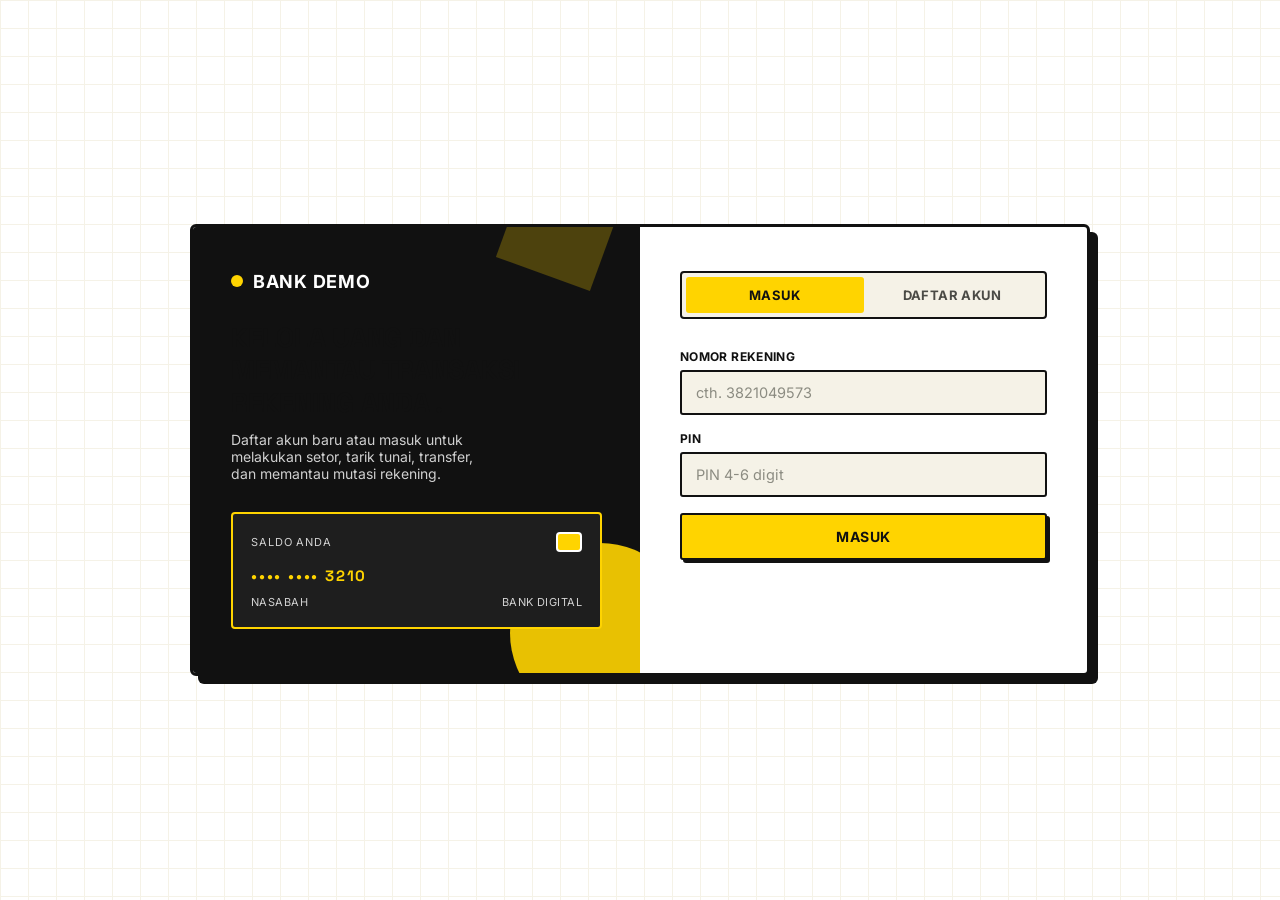
==== templates/index.html @ 1e73698f "push repo buat lepkom" ====
<!DOCTYPE html>
<html lang="id">
<head>
<meta charset="UTF-8">
<meta name="viewport" content="width=device-width, initial-scale=1.0">
<title>Masuk — Bank Digital</title>
<link rel="preconnect" href="https://fonts.googleapis.com">
<link href="https://fonts.googleapis.com/css2?family=Space+Grotesk:wght@500;600;700&family=Inter:wght@400;500;600;700&display=swap" rel="stylesheet">
<link rel="stylesheet" href="/static/style.css">
</head>
<body>

<div class="auth-shell">
  <div class="auth-wrap">
    <div class="auth-side">
      <div class="auth-logo"><span class="dot"></span> Bank Demo</div>
      <div>
        <h2>Kelola uang dan memantau transaksi rekening anda .</h2>
        <p>Daftar akun baru atau masuk untuk melakukan setor, tarik tunai, transfer, dan memantau mutasi rekening.</p>
      </div>
      <div class="auth-card-mock">
        <div style="display:flex; justify-content:space-between; align-items:center;">
          <span style="font-size:11px; letter-spacing:.08em; opacity:.8; text-transform:uppercase;">Saldo Anda</span>
          <span style="width:26px;height:20px;border-radius:4px;background:#FFD400;border:2px solid #fff;"></span>
        </div>
        <div class="mock-num">•••• •••• 3210</div>
        <div class="mock-row">
          <span>NASABAH</span>
          <span>BANK DIGITAL</span>
        </div>
      </div>
    </div>

    <div class="auth-main">
      <div class="tabs">
        <button class="tab-btn active" data-tab="login">Masuk</button>
        <button class="tab-btn" data-tab="register">Daftar Akun</button>
      </div>

      <form id="formLogin" class="auth-form active">
        <div id="loginMsg" class="form-msg"></div>
        <div class="field">
          <label for="loginRekening">Nomor Rekening</label>
          <input type="text" id="loginRekening" class="field-input" placeholder="cth. 3821049573" inputmode="numeric" maxlength="20" required>
        </div>
        <div class="field">
          <label for="loginPin">PIN</label>
          <input type="password" id="loginPin" class="field-input" placeholder="PIN 4-6 digit" inputmode="numeric" maxlength="6" required>
        </div>
        <button type="submit" class="btn btn-mint btn-block" id="btnLogin">Masuk</button>
      </form>

      <form id="formRegister" class="auth-form">
        <div id="registerMsg" class="form-msg"></div>
        <div class="field">
          <label for="regName">Nama</label>
          <input type="text" id="regName" class="field-input" placeholder="Nama lengkap" required>
        </div>
        <div class="field">
          <label for="regEmail">Email</label>
          <input type="email" id="regEmail" class="field-input" placeholder="nama@email.com" required>
        </div>
        <div class="field">
          <label for="regNoHp">Nomor HP</label>
          <input type="text" id="regNoHp" class="field-input" placeholder="cth. 081234567890" inputmode="numeric" maxlength="15" required>
        </div>
        <div class="field">
          <label for="regPin">PIN</label>
          <input type="password" id="regPin" class="field-input" placeholder="4-6 digit angka" inputmode="numeric" maxlength="6" required>
          <div class="form-note">Maksimal 6 digit angka.</div>
        </div>
        <div class="form-note">Nomor rekening akan dibuat otomatis setelah pendaftaran berhasil.</div>
        <button type="submit" class="btn btn-mint btn-block" id="btnRegister">Daftar Akun</button>

        <div class="kode-result" id="kodeResult">
          <div class="kode-label">Nomor Rekening Anda</div>
          <div class="kode-value" id="kodeValue">—</div>
        </div>
      </form>
    </div>
  </div>
</div>

<div class="toast" id="toast"></div>

<script src="/static/app.js"></script>
<script>
  function batasiAngka(el, maxLen) { // Batasi input hanya angka dan panjang maksimal
    el.addEventListener('input', () => { // pasang listener pada perubahan input
      el.value = el.value.replace(/\D/g, '').slice(0, maxLen); // hapus non-digit lalu pangkas panjang
    }); // akhir listener
  } // akhir fungsi batasiAngka
  batasiAngka(document.getElementById('loginPin'), 6); // batasi PIN login 6 digit
  batasiAngka(document.getElementById('regPin'), 6); // batasi PIN registrasi 6 digit
  batasiAngka(document.getElementById('regNoHp'), 15); // batasi nomor HP 15 digit
  batasiAngka(document.getElementById('loginRekening'), 20); // batasi nomor rekening 20 digit

  document.querySelectorAll('.tab-btn').forEach(btn => { // cari semua tombol tab
    btn.addEventListener('click', () => { // ketika tab diklik
      document.querySelectorAll('.tab-btn').forEach(b => b.classList.remove('active')); // hapus 'active' dari semua tab
      document.querySelectorAll('.auth-form').forEach(f => f.classList.remove('active')); // sembunyikan semua form
      btn.classList.add('active'); // aktifin tab yang diklik
      document.getElementById('form' + (btn.dataset.tab === 'login' ? 'Login' : 'Register')).classList.add('active'); // tampilkan form sesuai tab
    }); 
  }); 
  document.getElementById('formLogin').addEventListener('submit', async (e) => { // submit login
    e.preventDefault(); // cegah reload halaman
    const btn = document.getElementById('btnLogin'); // tombol submit login
    const msg = document.getElementById('loginMsg'); // area pesan login
    msg.className = 'form-msg'; // reset kelas pesan
    btn.disabled = true; btn.textContent = 'Memproses...'; // nonaktifkan tombol sementara

    const payload = { // susun data untuk dikirim ke server
      nomor_rekening: document.getElementById('loginRekening').value.trim(), // ambil nomor rekening
      pin: document.getElementById('loginPin').value.trim(), // ambil PIN
    }; // akhir payload

    try {
      const res = await fetch('/api/login', { // kirim request login
        method: 'POST', headers: { 'Content-Type': 'application/json' }, body: JSON.stringify(payload)
      }); // akhir fetch
      const data = await res.json(); // parse JSON dari respons
      if (data.ok) { 
        window.location.href = '/dashboard'; // alihkan ke dashboard
      } else {
        msg.textContent = data.error; // tampilkan pesan error dari server
        msg.classList.add('error'); 
      }
    } catch (err) {
      msg.textContent = 'Gagal terhubung ke server.'; // pesan koneksi gagal
      msg.classList.add('error'); 
    } finally {
      btn.disabled = false; btn.textContent = 'Masuk'; // pulihkan tombol
    }
  }); // akhir handler login

  document.getElementById('formRegister').addEventListener('submit', async (e) => { // submit registrasi
    e.preventDefault(); // cegah reload halaman
    const btn = document.getElementById('btnRegister'); // tombol submit register
    const msg = document.getElementById('registerMsg'); // area pesan register
    const kodeBox = document.getElementById('kodeResult'); // container nomor rekening hasil
    msg.className = 'form-msg'; // reset kelas pesan
    kodeBox.style.display = 'none'; // sembunyikan hasil awal
    btn.disabled = true; btn.textContent = 'Memproses...'; // nonaktifkan tombol sementara

    const payload = { 
      name: document.getElementById('regName').value.trim(), 
      email: document.getElementById('regEmail').value.trim(), 
      no_hp: document.getElementById('regNoHp').value.trim(), 
      pin: document.getElementById('regPin').value.trim(), 
    }; // akhir payload

    try {
      const res = await fetch('/api/register', { // kirim request registrasi
        method: 'POST', headers: { 'Content-Type': 'application/json' }, body: JSON.stringify(payload)
      }); // akhir fetch
      const data = await res.json(); 
      if (data.ok) { // jika sukses
        msg.textContent = data.message + ' Silakan masuk menggunakan nomor rekening & PIN Anda.'; // buat ngasi tau user
        msg.classList.add('success'); // beri gaya sukses
        document.getElementById('kodeValue').textContent = data.nomor_rekening; // nampilin nomor rekening
        kodeBox.style.display = 'block'; // tunjukkan kotak hasil
        document.getElementById('formRegister').reset(); // reset form
      } else {
        msg.textContent = data.error; // tampilkan error
        msg.classList.add('error'); 
      }
    } catch (err) {
      msg.textContent = 'Gagal terhubung ke server.'; // pesan koneksi gagal ke server
      msg.classList.add('error'); 
    } finally {
      btn.disabled = false; btn.textContent = 'Daftar Akun'; // buat tombol kembali aktif
    }
  }); // akhir handler register
</script>
</body>
</html>
---- static/style.css ----
:root {
  --bg: #FFFFFF;
  --surface: #FFFFFF;
  --surface-2: #F5F2E7;
  --surface-3: #FFF3B0;
  --line: #111111;
  --ink: #111111;
  --ink-soft: #4B4B46;
  --ink-faint: #8C8C82;

  --mint: #FFD400;
  --mint-dark: #E6BF00;
  --mint-soft: #FFF3B0;
  --gold: #111111;
  --gold-soft: #F0EEE4;
  --danger: #D3352A;
  --danger-soft: rgba(211, 53, 42, 0.12);
  --success: #1F7A3D;

  --radius-s: 3px;
  --radius-m: 4px;
  --radius-l: 6px;

  --shadow-card: 8px 8px 0 var(--line);
  --shadow-soft: 5px 5px 0 var(--line);

  --font-display: 'Space Grotesk', 'Segoe UI', sans-serif;
  --font-body: 'Inter', -apple-system, BlinkMacSystemFont, 'Segoe UI', sans-serif;
}

* { box-sizing: border-box; }
html, body { height: 100%; margin: 0; }

body {
  font-family: var(--font-body);
  background: var(--bg);
  color: var(--ink);
  min-height: 100vh;
}

h1, h2, h3, h4 {
  font-family: var(--font-display); margin: 0; color: var(--ink);
  font-weight: 700;
}
p { margin: 0; }
a { color: inherit; }

::selection { background: var(--mint); color: var(--ink); }

.auth-shell {
  min-height: 100vh;
  display: flex;
  align-items: center;
  justify-content: center;
  padding: 24px;
  background:
    linear-gradient(var(--surface-2) 1px, transparent 1px),
    linear-gradient(90deg, var(--surface-2) 1px, transparent 1px);
  background-size: 28px 28px;
}

.auth-wrap {
  display: grid;
  grid-template-columns: 1fr 1fr;
  max-width: 900px;
  width: 100%;
  background: var(--surface);
  border-radius: var(--radius-l);
  overflow: hidden;
  box-shadow: var(--shadow-card);
  border: 3px solid var(--line);
}

.auth-side {
  background: var(--ink);
  padding: 44px 38px;
  display: flex;
  flex-direction: column;
  justify-content: space-between;
  color: #FFFFFF;
  position: relative;
  overflow: hidden;
}
.auth-side::after {
  content: "";
  position: absolute; right: -50px; bottom: -50px;
  width: 180px; height: 180px; border-radius: 50%;
  background: var(--mint); opacity: 0.9;
}
.auth-side::before {
  content: "";
  position: absolute; right: 30px; top: -50px;
  width: 100px; height: 100px;
  background: var(--mint); opacity: 0.25; transform: rotate(20deg);
}
.auth-logo { display: flex; align-items: center; gap: 10px; font-weight: 700; font-size: 18px; z-index: 1; text-transform: uppercase; letter-spacing: .04em; }
.auth-logo .dot { width: 12px; height: 12px; border-radius: 50%; background: var(--mint); }
.auth-side h2 { font-size: 27px; line-height: 1.2; margin-top: 30px; z-index: 1; text-transform: uppercase; letter-spacing: -0.01em; }
.auth-side p { margin-top: 12px; font-size: 14px; opacity: .8; z-index: 1; max-width: 260px; }
.auth-card-mock {
  margin-top: 30px; z-index: 1;
  background: #1E1E1E; border-radius: var(--radius-m); border: 2px solid var(--mint);
  padding: 18px; color: #FFFFFF;
}
.auth-card-mock .mock-num { font-family: var(--font-display); letter-spacing: .12em; font-size: 15px; margin: 14px 0 10px; color: var(--mint); font-weight: 700; }
.auth-card-mock .mock-row { display: flex; justify-content: space-between; font-size: 11px; opacity: .8; text-transform: uppercase; letter-spacing: .04em; }

.auth-main { padding: 44px 40px; display: flex; flex-direction: column; }

.tabs { display: flex; gap: 0; background: var(--surface-2); padding: 4px; border-radius: var(--radius-m); margin-bottom: 30px; border: 2px solid var(--line); }
.tab-btn {
  flex: 1; padding: 10px; border: none; background: transparent; color: var(--ink-soft);
  font-weight: 700; font-size: 13px; text-transform: uppercase; letter-spacing: .03em;
  border-radius: var(--radius-s); cursor: pointer; font-family: var(--font-body);
  transition: background .15s ease, color .15s ease, transform .1s ease;
}
.tab-btn:hover:not(.active) { background: #FFFFFF; color: var(--ink); }
.tab-btn.active { background: var(--mint); color: var(--ink); }

.auth-form { display: none; flex-direction: column; gap: 16px; }
.auth-form.active { display: flex; }

.field { display: flex; flex-direction: column; gap: 6px; }
.field label { font-size: 12px; font-weight: 700; color: var(--ink); text-transform: uppercase; letter-spacing: .03em; }
.field-input {
  padding: 12px 14px; border-radius: var(--radius-s); border: 2px solid var(--line);
  background: var(--surface-2); color: var(--ink); font-size: 14.5px; font-family: var(--font-body);
  transition: border-color .15s ease, box-shadow .15s ease, background .15s ease;
}
.field-input:hover { border-color: var(--ink); background: #FFFFFF; }
.field-input:focus { outline: none; border-color: var(--ink); box-shadow: 3px 3px 0 var(--mint); background: #FFFFFF; }
.field-input::placeholder { color: var(--ink-faint); }

.btn {
  display: inline-flex; align-items: center; justify-content: center; gap: 8px;
  padding: 13px 20px; border-radius: var(--radius-s); border: 2px solid var(--line); cursor: pointer;
  font-weight: 700; font-size: 14px; font-family: var(--font-body);
  transition: transform .12s ease, box-shadow .12s ease, background .15s ease, color .15s ease;
  text-transform: uppercase; letter-spacing: .03em;
}
.btn:active { transform: translate(2px, 2px) !important; box-shadow: none !important; }
.btn-mint { background: var(--mint); color: var(--ink); box-shadow: 3px 3px 0 var(--line); }
.btn-mint:hover { background: var(--mint-dark); transform: translate(-2px, -2px); box-shadow: 6px 6px 0 var(--line); }
.btn-ghost { background: #FFFFFF; color: var(--ink); box-shadow: 3px 3px 0 var(--line); }
.btn-ghost:hover { background: var(--surface-2); transform: translate(-2px, -2px); box-shadow: 6px 6px 0 var(--line); }
.btn-danger { background: #FFFFFF; color: var(--danger); border-color: var(--danger); box-shadow: 3px 3px 0 var(--danger); }
.btn-danger:hover { background: var(--danger); color: #FFFFFF; transform: translate(-2px, -2px); box-shadow: 6px 6px 0 var(--danger); }
.btn-block { width: 100%; }
.btn[disabled] { opacity: .5; cursor: not-allowed; transform: none !important; box-shadow: 3px 3px 0 var(--line) !important; }

.form-note { font-size: 12px; color: var(--ink-soft); margin-top: -6px; }
.form-msg { font-size: 13px; padding: 10px 12px; border-radius: var(--radius-s); display: none; border: 2px solid transparent; font-weight: 600; }
.form-msg.error { background: #FFF2F0; color: var(--danger); border-color: var(--danger); display: block; }
.form-msg.success { background: var(--surface-3); color: var(--ink); border-color: var(--ink); display: block; }

.kode-result {
  display: none; margin-top: 6px; padding: 16px; border-radius: var(--radius-m);
  background: var(--mint); border: 2px solid var(--line); text-align: center;
}
.kode-result .kode-label { font-size: 11.5px; color: var(--ink); text-transform: uppercase; letter-spacing: .08em; font-weight: 700; }
.kode-result .kode-value { font-family: var(--font-display); font-size: 26px; color: var(--ink); letter-spacing: .1em; margin-top: 4px; font-weight: 700; }

.dash-shell { max-width: 1080px; margin: 0 auto; padding: 30px 24px 60px; }

.dash-topbar { display: flex; align-items: center; justify-content: space-between; margin-bottom: 26px; padding-bottom: 18px; border-bottom: 3px solid var(--line); }
.dash-brand { display: flex; align-items: center; gap: 10px; font-weight: 700; font-size: 19px; text-transform: uppercase; letter-spacing: .03em; }
.dash-brand .dot { width: 12px; height: 12px; border-radius: 50%; background: var(--mint); border: 2px solid var(--line); }

.user-menu { display: flex; align-items: center; gap: 12px; }
.user-menu .who { text-align: right; }
.user-menu .who strong { display: block; font-size: 13.5px; }
.user-menu .who span { font-size: 11.5px; color: var(--ink-soft); }
.avatar-circle {
  width: 38px; height: 38px; border-radius: 50%; background: var(--mint);
  display: flex; align-items: center; justify-content: center; font-weight: 700; color: var(--ink);
  border: 2px solid var(--line);
}

.dash-grid { display: grid; grid-template-columns: 1.1fr 1fr; gap: 22px; align-items: start; }

.bank-card {
  position: relative;
  border-radius: var(--radius-l);
  padding: 28px 26px;
  min-height: 200px;
  background: var(--ink);
  border: 3px solid var(--line);
  box-shadow: var(--shadow-card);
  overflow: hidden;
  color: #FFFFFF;
}
.bank-card::before {
  content: "";
  position: absolute; width: 220px; height: 220px; border-radius: 50%;
  background: var(--mint); opacity: 0.14;
  right: -70px; top: -70px;
}
.bank-card .bc-top { display: flex; justify-content: space-between; align-items: flex-start; position: relative; z-index: 1; }
.bank-card .bc-label { font-size: 11.5px; text-transform: uppercase; letter-spacing: .1em; color: #C9C9C2; font-weight: 700; }
.bank-card .bc-balance { font-family: var(--font-display); font-size: 36px; margin-top: 6px; font-weight: 700; }
.bank-card .bc-chip { width: 42px; height: 32px; border-radius: 4px; background: var(--mint); border: 2px solid #FFFFFF; }
.bank-card .bc-bottom { display: flex; justify-content: space-between; align-items: flex-end; margin-top: 34px; position: relative; z-index: 1; }
.bank-card .bc-number { font-family: var(--font-display); letter-spacing: .14em; font-size: 16px; color: var(--mint); font-weight: 700; }
.bank-card .bc-name { font-size: 13px; color: #C9C9C2; margin-top: 4px; text-transform: uppercase; letter-spacing: .04em; }

.action-row { display: flex; gap: 12px; margin-top: 18px; }
.action-btn {
  flex: 1; display: flex; flex-direction: column; align-items: center; gap: 8px;
  padding: 16px 10px; border-radius: var(--radius-m); background: var(--surface);
  border: 2px solid var(--line); cursor: pointer; color: var(--ink); font-family: var(--font-body);
  font-size: 12px; font-weight: 700; text-transform: uppercase; letter-spacing: .02em;
  transition: box-shadow .15s ease, transform .15s ease, background .15s ease; box-shadow: 3px 3px 0 var(--line);
}
.action-btn:hover { transform: translate(-3px, -3px); box-shadow: 7px 7px 0 var(--line); background: var(--surface-2); }
.action-btn:hover .ic-wrap { transform: scale(1.08); }
.action-btn:active { transform: translate(2px, 2px); box-shadow: none; }
.action-btn .ic { width: 22px; height: 22px; }
.action-btn.deposit .ic-wrap { color: var(--ink); background: var(--mint); }
.action-btn.withdraw .ic-wrap { color: var(--danger); background: #FFF2F0; }
.action-btn.transfer .ic-wrap { color: #FFFFFF; background: var(--ink); }
.ic-wrap {
  width: 38px; height: 38px; border-radius: 50%; display: flex; align-items: center; justify-content: center;
  border: 2px solid var(--line); transition: transform .15s ease;
}

.card { background: var(--surface); border: 2px solid var(--line); border-radius: var(--radius-m); padding: 22px; box-shadow: var(--shadow-soft); }
.card h3 { font-size: 15px; margin-bottom: 16px; text-transform: uppercase; letter-spacing: .03em; }

.history-list { display: flex; flex-direction: column; gap: 4px; max-height: 420px; overflow-y: auto; }
.history-row { display: flex; align-items: center; gap: 12px; padding: 12px 10px; margin: 0 -10px; border-bottom: 2px solid var(--surface-2); border-radius: var(--radius-s); transition: background .12s ease; }
.history-row:hover { background: var(--surface-2); }
.history-row:last-child { border-bottom: none; }
.hist-ic { width: 36px; height: 36px; border-radius: 50%; display: flex; align-items: center; justify-content: center; flex-shrink: 0; font-size: 15px; border: 2px solid var(--line); }
.hist-ic.deposit { background: var(--mint); color: var(--ink); }
.hist-ic.withdraw { background: #FFF2F0; color: var(--danger); }
.hist-mid { flex: 1; }
.hist-mid strong { font-size: 13.5px; display: block; }
.hist-mid span { font-size: 11.5px; color: var(--ink-soft); }
.hist-mid .hist-note { display: block; font-size: 11.5px; color: var(--ink-faint); margin-top: 2px; font-style: italic; }
.hist-amt { font-family: var(--font-display); font-size: 14.5px; font-weight: 700; }
.hist-amt.deposit { color: var(--success); }
.hist-amt.withdraw { color: var(--danger); }
.history-empty { text-align: center; padding: 40px 10px; color: var(--ink-faint); font-size: 13.5px; }

.modal-backdrop {
  display: none; position: fixed; inset: 0; background: rgba(17,17,17,0.55);
  align-items: center; justify-content: center; z-index: 100; padding: 20px;
}
.modal-backdrop.show { display: flex; }
.modal-box {
  background: var(--surface); border: 3px solid var(--line); border-radius: var(--radius-m);
  padding: 26px; width: 100%; max-width: 380px; box-shadow: var(--shadow-card);
}
.modal-box h3 { margin-bottom: 6px; text-transform: uppercase; }
.modal-box .modal-sub { color: var(--ink-soft); font-size: 13px; margin-bottom: 20px; }
.modal-actions { display: flex; gap: 10px; margin-top: 20px; }

.toast {
  position: fixed; bottom: 24px; left: 50%; transform: translateX(-50%) translateY(20px);
  background: var(--ink); border: 2px solid var(--ink); color: #FFFFFF;
  padding: 12px 18px; border-radius: var(--radius-m); font-size: 13.5px; font-weight: 600;
  opacity: 0; pointer-events: none; transition: all .25s ease; z-index: 200;
  box-shadow: var(--shadow-soft);
}
.toast.show { opacity: 1; transform: translateX(-50%) translateY(0); }
.toast.error { background: var(--danger); border-color: var(--danger); color: #FFFFFF; }
.toast.success { background: var(--mint); border-color: var(--ink); color: var(--ink); }

@media (max-width: 860px) {
  .auth-wrap { grid-template-columns: 1fr; max-width: 440px; }
  .auth-side { display: none; }
  .dash-grid { grid-template-columns: 1fr; }
}

@media (max-width: 480px) {
  .auth-main { padding: 32px 22px; }
  .bank-card { padding: 22px 18px; }
  .bank-card .bc-balance { font-size: 28px; }
  .action-row { flex-wrap: wrap; }
  .dash-topbar { flex-wrap: wrap; gap: 12px; }
}
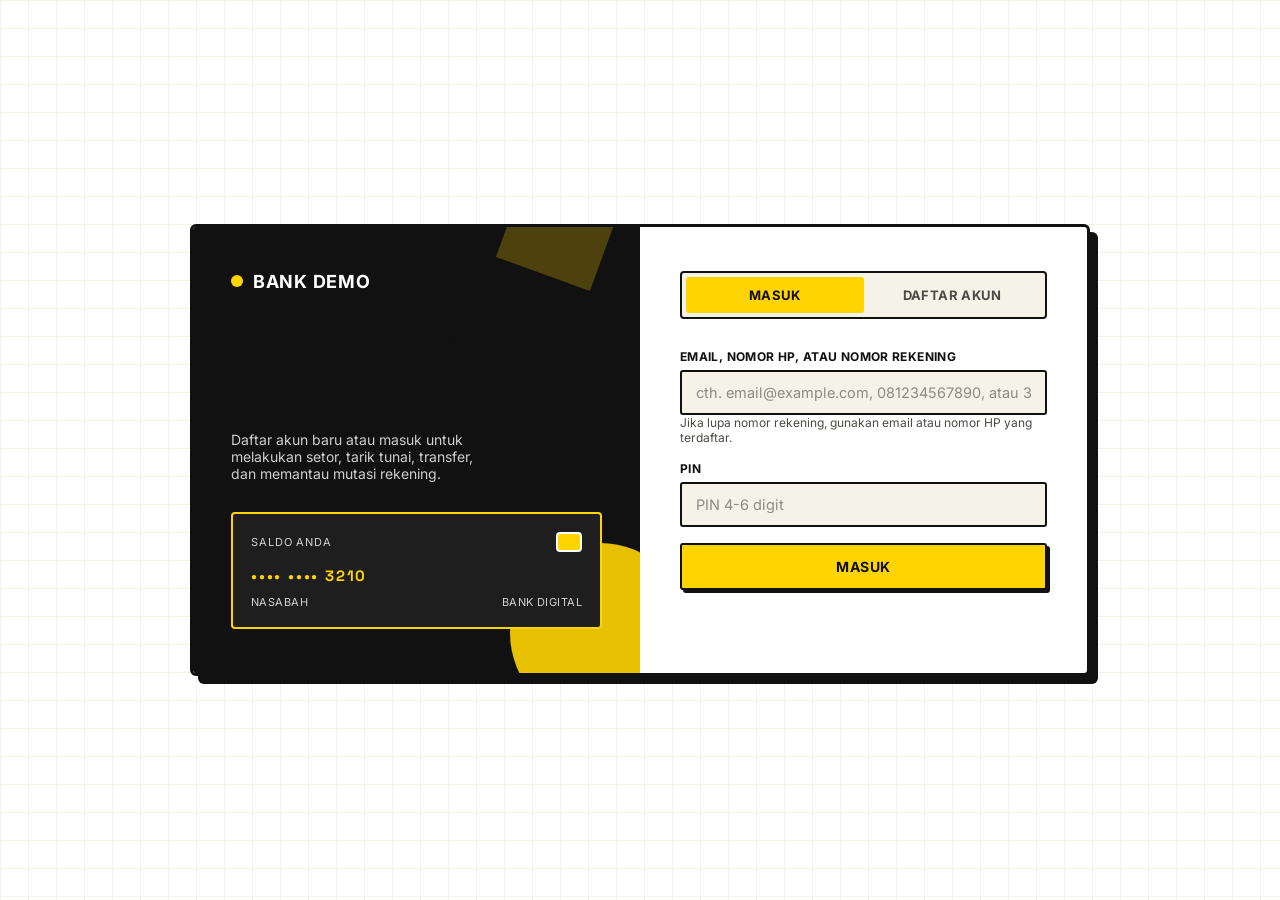
==== commit 49902801: "update login form kalo lupa norek" ====
--- a/templates/index.html
+++ b/templates/index.html
@@ -40,8 +40,9 @@
       <form id="formLogin" class="auth-form active">
         <div id="loginMsg" class="form-msg"></div>
         <div class="field">
-          <label for="loginRekening">Nomor Rekening</label>
-          <input type="text" id="loginRekening" class="field-input" placeholder="cth. 3821049573" inputmode="numeric" maxlength="20" required>
+          <label for="loginIdentifier">Email, Nomor HP, atau Nomor Rekening</label>
+          <input type="text" id="loginIdentifier" class="field-input" placeholder="cth. email@example.com, 081234567890, atau 3821049573" maxlength="50" required>
+          <div class="form-note">Jika lupa nomor rekening, gunakan email atau nomor HP yang terdaftar.</div>
         </div>
         <div class="field">
           <label for="loginPin">PIN</label>
@@ -80,7 +81,6 @@
     </div>
   </div>
 </div>
-
 <div class="toast" id="toast"></div>
 
 <script src="/static/app.js"></script>
@@ -93,7 +93,6 @@
   batasiAngka(document.getElementById('loginPin'), 6); // batasi PIN login 6 digit
   batasiAngka(document.getElementById('regPin'), 6); // batasi PIN registrasi 6 digit
   batasiAngka(document.getElementById('regNoHp'), 15); // batasi nomor HP 15 digit
-  batasiAngka(document.getElementById('loginRekening'), 20); // batasi nomor rekening 20 digit
 
   document.querySelectorAll('.tab-btn').forEach(btn => { // cari semua tombol tab
     btn.addEventListener('click', () => { // ketika tab diklik
@@ -111,7 +110,7 @@
     btn.disabled = true; btn.textContent = 'Memproses...'; // nonaktifkan tombol sementara
 
     const payload = { // susun data untuk dikirim ke server
-      nomor_rekening: document.getElementById('loginRekening').value.trim(), // ambil nomor rekening
+      identifier: document.getElementById('loginIdentifier').value.trim(), // ambil email, nomor HP, atau nomor rekening
       pin: document.getElementById('loginPin').value.trim(), // ambil PIN
     }; // akhir payload
 
